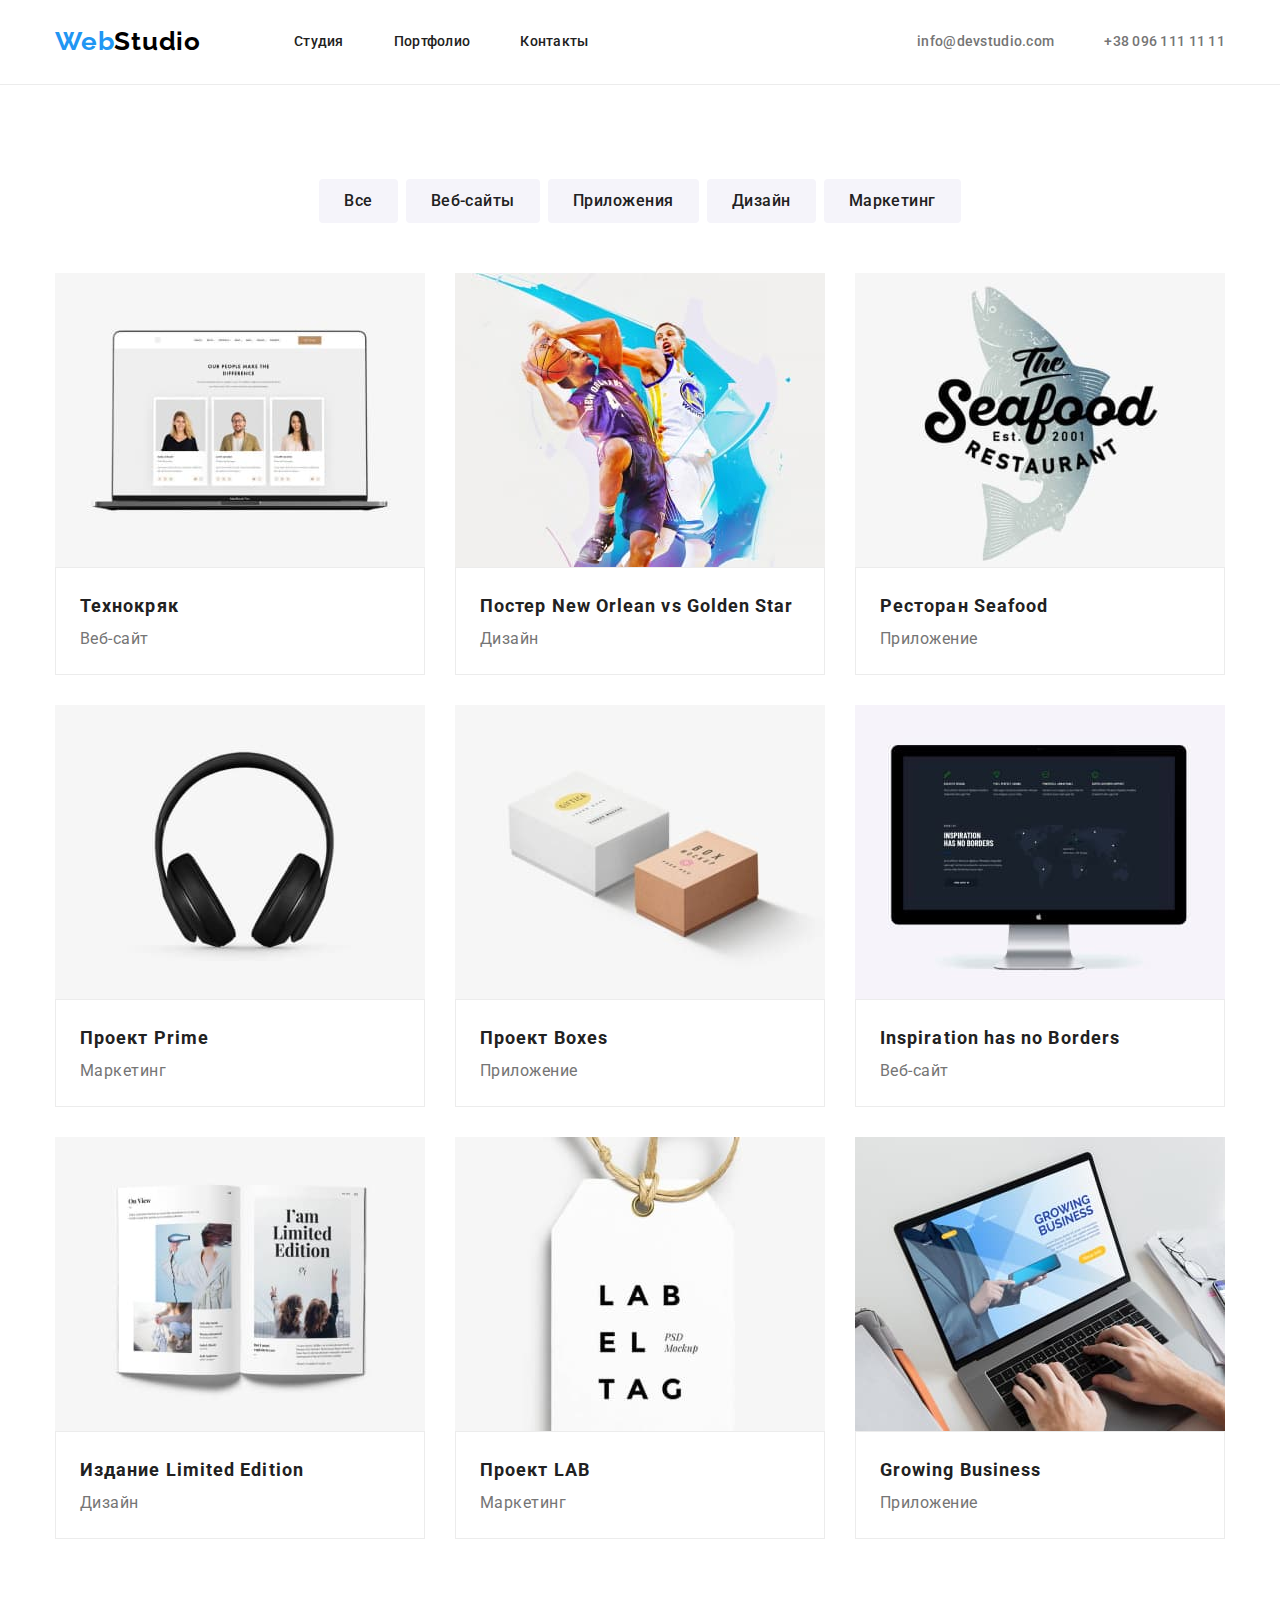
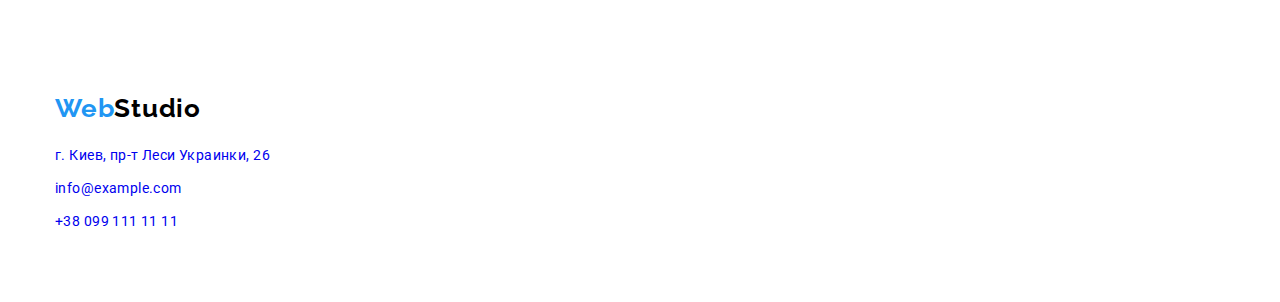
==== portfolio.html @ 6e19d116 "start" ====
<!DOCTYPE html>
<html lang="ru">
<head>
    <meta charset="UTF-8">
    <meta http-equiv="X-UA-Compatible" content="IE=edge">
    <meta name="viewport" content="width=device-width, initial-scale=1.0">
    <title>goit-markup-hw-03</title>
    <link rel="preconnect" href="https://fonts.googleapis.com">
    <link rel="preconnect" href="https://fonts.gstatic.com" crossorigin>
    <link href="https://fonts.googleapis.com/css2?family=Raleway:wght@700&family=Roboto:wght@400;500;700;900&display=swap"
        rel="stylesheet">
    <link rel="stylesheet" href="https://cdn.jsdelivr.net/npm/modern-normalize@1.1.0/modern-normalize.min.css">
    <link rel="stylesheet" href="./css/styles.css">
</head>
<body>
    <!-- HEADER -->
    <header class="page-header">
        <nav class="main-nav">
            <div class="container">
                <a class="logo link" href="" lang="en">Web<span class="logo-second">Studio</span></a>
                <ul class="menu list">
                    <li class="menu-item">
                        <a class="menu-link link" href="./index.html">Студия</a>
                    </li>
                    <li class="menu-item">
                        <a class="menu-link link" href="./portfolio.html">Портфолио</a>
                    </li>
                    <li class="menu-item">
                        <a class="menu-link link" href="">Контакты</a>
                    </li>
                </ul>
    
                <ul class="list contact">
                    <li>
                        <a class="link" href="mailto:info@devstudio.com">info@devstudio.com</a>
                    </li>
                    <li>
                        <a class="link link-tel" href="tel:+380961111111">+38 096 111 11 11</a>
                    </li>
                </ul>
            </div>
        </nav>
    </header>

    <main class="main-portfolio">
    <!--Portfolio-->
    <section class="section section-portfolio">
        <div class="container">
            <h1 hidden>Портфолио</h1>
            
            <ul class="list button-list">
                <li class="item" ><button class="filter-btm" type="button">Все</button></li>
                <li class="item" ><button class="filter-btm" type="button">Веб-сайты</button></li>
                <li class="item" ><button class="filter-btm" type="button">Приложения</button></li>
                <li class="item" ><button class="filter-btm" type="button">Дизайн</button></li>
                <li class="item" ><button class="filter-btm" type="button">Маркетинг</button></li>
            </ul>
            
            <ul class="list portfolio-link">
                <li class="item" >
                    <img src="./images/portfolio/tekhnokryak.jpg" alt="Технокряк" width="370">
                    <div class="card-content" >
                        <h2 class="project-name">Технокряк</h2>
                        <p class="project">Веб-сайт</p>
                    </div>
                </li>
                <li class="item" >
                    <img src="./images/portfolio/poster-new-orlean.jpg" alt="Постер New Orlean vs Golden Star" width="370">
                    <div class="card-content" >
                        <h2 class="project-name">Постер <span lang="en">New Orlean vs Golden Star</span> </h2>
                        <p class="project">Дизайн</p>
                    </div>
                </li>
                <li class="item" >
                    <img src="./images/portfolio/restoran-seafood.jpg" alt="Ресторан Seafood" width="370">
                    <div class="card-content" >
                        <h2 class="project-name">Ресторан <span lang="en">Seafood</span></h2>
                        <p class="project">Приложение</p>
                    </div>
                </li>
                <li class="item" >
                    <img src="./images/portfolio/proekt-prime.jpg" alt="Проект Prime" width="370">
                    <div class="card-content" >
                        <h2 class="project-name">Проект <span lang="en">Prime</span></h2>
                        <p class="project">Маркетинг</p>
                    </div>
                </li>
                <li class="item" >
                    <img src="./images/portfolio/proekt-boxes.jpg" alt="Проект Boxes" width="370">
                    <div class="card-content" >
                        <h2 class="project-name">Проект <span lang="en">Boxes</span></h2>
                        <p class="project">Приложение</p>
                    </div>
                </li>
                <li class="item" >
                    <img src="./images/portfolio/inspiration-has-no-borders.jpg" alt="Inspiration has no Borders" width="370">
                    <div class="card-content" >
                        <h2 class="project-name">Inspiration has no Borders</h2>
                        <p class="project">Веб-сайт</p>
                    </div>
                </li>
                <li class="item" >
                    <img src="./images/portfolio/limited-edition.jpg" alt="Издание Limited Edition" width="370">
                    <div class="card-content" >
                        <h2 class="project-name">Издание <span lang="en">Limited Edition</span></h2>
                        <p class="project">Дизайн</p>
                    </div>
                </li>
                <li class="item" >
                    <img src="./images/portfolio/proekt-lab.jpg" alt="Проект LAB" width="370">
                    <div class="card-content" >
                        <h2 class="project-name">Проект <span lang="en">LAB</span></h2>
                        <p class="project">Маркетинг</p>
                    </div>
                </li>
                <li class="item" >
                    <img src="./images/portfolio/growing-business.jpg" alt="Growing Business" width="370" height="294">
                    <div class="card-content" >
                        <h2 class="project-name">Growing Business</h2>
                        <p class="project">Приложение</p>
                    </div>
                </li>
            </ul>
        </div>

    </section>
    </main>

    <!-- FOOTER -->
    <footer class="footer-container">
        <div class="container">
            <div class="address-item">
                <a class="logo link" href="" lang="en">Web<span class="logo-second">Studio</span></a>
            </div>
            <address>
                <ul class="list address-list">
                    <li>
                        <a class="address link" href="https://goo.gl/maps/vD46rgRYoQ4FNNTK7" target="_blank"
                            rel="noopener noreferrer">г. Киев, пр-т Леси Украинки, 26
                        </a>
                    </li>
                    <li>
                        <a class="contact-footer link" href="mailto:info@example.com">info@example.com</a>
                    </li>
                    <li>
                        <a class="contact-footer link" href="tel:+380991111111">+38 099 111 11 11</a>
                    </li>
                </ul>
            </address>
        </div>
    </footer>
    </body>
    </html>
---- css/styles.css ----
:root {
  --primary-font: 'Roboto', sans-serif;
  --secondary-font: 'Raleway', sans-serif;
  --primary-text-color-theme-dark: #FFFFFF;
  --primary-text-color-theme-light: #212121;
  --secondary-text-color-theme-dark: rgba(255, 255, 255, 0.6);
  --secondary-text-color-theme-light: #757575;
  --accent-color: #2196F3;
  --card-set-gap: 30px;
  --border-card: #ececec;
}

h1,
h2,
h3,
h4,
p {
    margin-top: 0;
    margin-bottom: 0;
}

ul,
ol {
    padding: 0;
    margin: 0;
}

img {
    display: block;
    height: 100%;
    height: auto;
}

button {
    cursor: pointer;
}

.list {list-style: none;}

.link {text-decoration: none;}

body {
    font-family: var(--primary-font);
    color: var(--secondary-text-color-theme-light);
}

.section {
    padding-top: 94px;
    
}

.section-team,
.section-portfolio {
    padding-bottom: 94px;
}



.container {
    width: 1200px;
    margin-left: auto;
    margin-right: auto;
    padding-left: 15px;
    padding-right: 15px;
}

.button-list {
    display: flex;
    justify-content: center;
    margin-bottom: 50px;
}

.button-list .item:not(:last-child) {
    margin-right: 8px;
}

/* ========== Components ========== */
.main-nav {
    border-bottom: 1px solid #ececec;
}

.main-nav .container {
    display: flex;
    align-items: center;
}

.main-btn {
    font-family: var(--primary-font);
    font-weight: 700;
    font-size: 16px;
    line-height: 1.88;
    letter-spacing: 0.06em;
    cursor: pointer;
    color: var(--primary-text-color-theme-dark);
    background-color: var(--accent-color);
    align-items: center;
    text-align: center;

    border-radius: 4px;
    padding: 10px 32px;
    min-width: 200px;
    border: solid transparent;
    display: inline-block;
}

.subtitle {
    font-weight: 700;
    font-size: 36px;
    line-height: 1.16;
    text-align: center;
    letter-spacing: 0.03em;
    color: var(--primary-text-color-theme-light);

    margin-top: 0;
    margin-bottom: 50px;
}
.filter-btm {
    font-family: var(--primary-font);
    font-weight: 500;
    font-size: 16px;
    line-height: 1.62;
    text-align: center;
    letter-spacing: 0.03em;
    cursor: pointer;
    color: var(--primary-text-color-theme-light);
    background-color: #F5F4FA;

    border-radius: 4px;
    padding: 6px 22px;
    display: inline-block;
    border: solid transparent;
}

.filter-btm:hover,
.filter-btm:focus {
    color: #FFFFFF;
    background-color: var(--accent-color);
}

.benefits-list {
    display: flex;
    flex-wrap: wrap;
    justify-content: space-between;
}

.benefits-list .item {
    width: 270px;
    margin-right: 30px;
}

.benefits-list .item:nth-child(4n) {
    margin-right: 0;
}

.main-benefits {
    font-weight: 700;
    font-size: 14px;
    line-height: 1.14;
    letter-spacing: 0.03em;
    text-transform: uppercase;
    color: var(--primary-text-color-theme-light);

    margin-top: 0;
    margin-bottom: 10px;
}

.benefits {
    font-size: 14px;
    line-height: 1.71;
    letter-spacing: 0.03em;
    
    margin-top: 0;
    margin-bottom: 0;
}

.work-img {
    display: flex;
    flex-wrap: wrap;
}

.work-img .item {
    margin-right: var(--card-set-gap);
}

.work-img .item:nth-child(3n) {
    margin-right: 0;
}

.team-list {
    display: flex;
    flex-wrap: wrap;
    text-align: center;
    justify-content: space-between;
}

.team-list .item {
    border-radius: 0px 0px 4px 4px;
    border: 1px solid #ececec;
    box-shadow: 0px 1px 3px rgba(0, 0, 0, 0.12), 0px 1px 1px rgba(0, 0, 0, 0.14), 0px 2px 1px rgba(0, 0, 0, 0.2);
  
}
    

.card-team {
    padding: var(--card-set-gap);
}

.employee-name {
    font-weight: 500;
    font-size: 16px;
    line-height: 1.19;
    text-align: center;
    letter-spacing: 0.03em;
    color: var(--primary-text-color-theme-light);

    margin-bottom: 10px;
    margin-top: 0;
}

.job-title {
    font-size: 16px;
    line-height: 1.19;
    text-align: center;
    letter-spacing: 0.03em;
}

.project-name {
    font-weight: 700;
    font-size: 18px;
    line-height: 2;
    letter-spacing: 0.06em;
    color: var(--primary-text-color-theme-light);
}

.project {
    font-size: 16px;
    line-height: 1.88;
    letter-spacing: 0.03em;
}

.main-portfolio {
    text-decoration: none;
}

.portfolio-link {
    display: inline-block;
}

.portfolio-link {
    display: flex;
    flex-wrap: wrap;
    
}

.portfolio-link .item {
    width: calc((100% - 60px) / 3);
    
    margin-right: var(--card-set-gap);
    margin-bottom: var(--card-set-gap);
    flex-wrap: wrap;
}


.portfolio-link .item:nth-child(3n) {
    margin-right: 0;
}

.portfolio-link .item:nth-last-child(-n + 3) {
    margin-bottom: 0;
}

.card-content {
    padding: 20px 24px;
    border: 1px solid var(--border-card);
    background-color: var(--primary-text-color-theme-dark);

}


/* ========== Components ========== */


/* ========== Header ========== */
.logo {
    font-family: var(--secondary-font);
    font-weight: 700;
    font-size: 26px;
    line-height: 1.19;
    letter-spacing: 0.03em;
    color: var(--accent-color);
}

.logo-second {
    font-family: var(--secondary-font);
    font-weight: 700;
    font-size: 26px;
    line-height: 1.19;
    letter-spacing: 0.03em;
    color: #000000;
}

.menu {
    display: flex;
    margin-left: 93px;
}

.menu .menu-item+.menu-item {
    margin-left: 50px;
}

.menu-link {
    font-family: var(--primary-font);
    font-weight: 500;
    font-size: 14px;
    line-height: 1.14;
    letter-spacing: 0.02em;
    color: var(--primary-text-color-theme-light);

    display: block;
    padding-top: 32px;
    padding-bottom: 32px;

}

.menu-link:hover,
.menu-link:focus {
    color: var(--accent-color);}

.contact {
    display: flex;
    margin-left: auto;

}

.link-tel {
    margin-left: 50px;
}

.contact a {
    font-family: var(--primary-font);
    font-weight: 500;
    font-size: 14px;
    line-height: 1.4;
    letter-spacing: 0.02em;
    color: var(--secondary-text-color-theme-light);

    display: block;
    padding-top: 32px;
    padding-bottom: 32px;
}

.contact a:hover,
.contact a:focus {
    color: var(--accent-color);
}
/* ========== Header ========== */

/* ========== Hero ========== */

.hero {
    text-align: center;
    padding-top: 200px;
    padding-bottom: 200px;
}

.main-title {

    margin-top: 0;
    margin-bottom: 30px;

    font-family: var(--primary-font);
    font-weight: 900;
    font-size: 44px;
    line-height: 1.36;
    text-align: center;
    letter-spacing: 0.06em;
    text-transform: uppercase;
    /* color: var(--primary-text-color-theme-dark); */
}
/* ========== Hero ========== */

/* ========== Footer ========== */

.address-item {
    display: inline-block;
    margin-bottom: 20px;
}



.address {
    display: inline-block;
    margin-bottom: 9px;

    font-family: var(--primary-font);
    font-style: normal;
    font-weight: 400;
    font-size: 14px;
    line-height: 1.71;
    letter-spacing: 0.03em;
    /* color: var(--primary-text-color-theme-dark); */
}  

.address:hover,
.address:focus {
    color: var(--accent-color);
}

.contact-footer {
    display: inline-block;
    margin-bottom: 9px;
    
    font-family: var(--primary-font);
    font-style: normal;
    font-weight: 400;
    font-size: 14px;
    line-height: 1.71;
    letter-spacing: 0.03em;
    /* color: var(--secondary-text-color-theme-dark); */
}

.contact-footer:hover,
.contact-footer:focus {
    color: var(--accent-color);
}

.footer-container {
    padding-top: 60px;
    padding-bottom: 60px;
}
/* ========== Footer ========== */
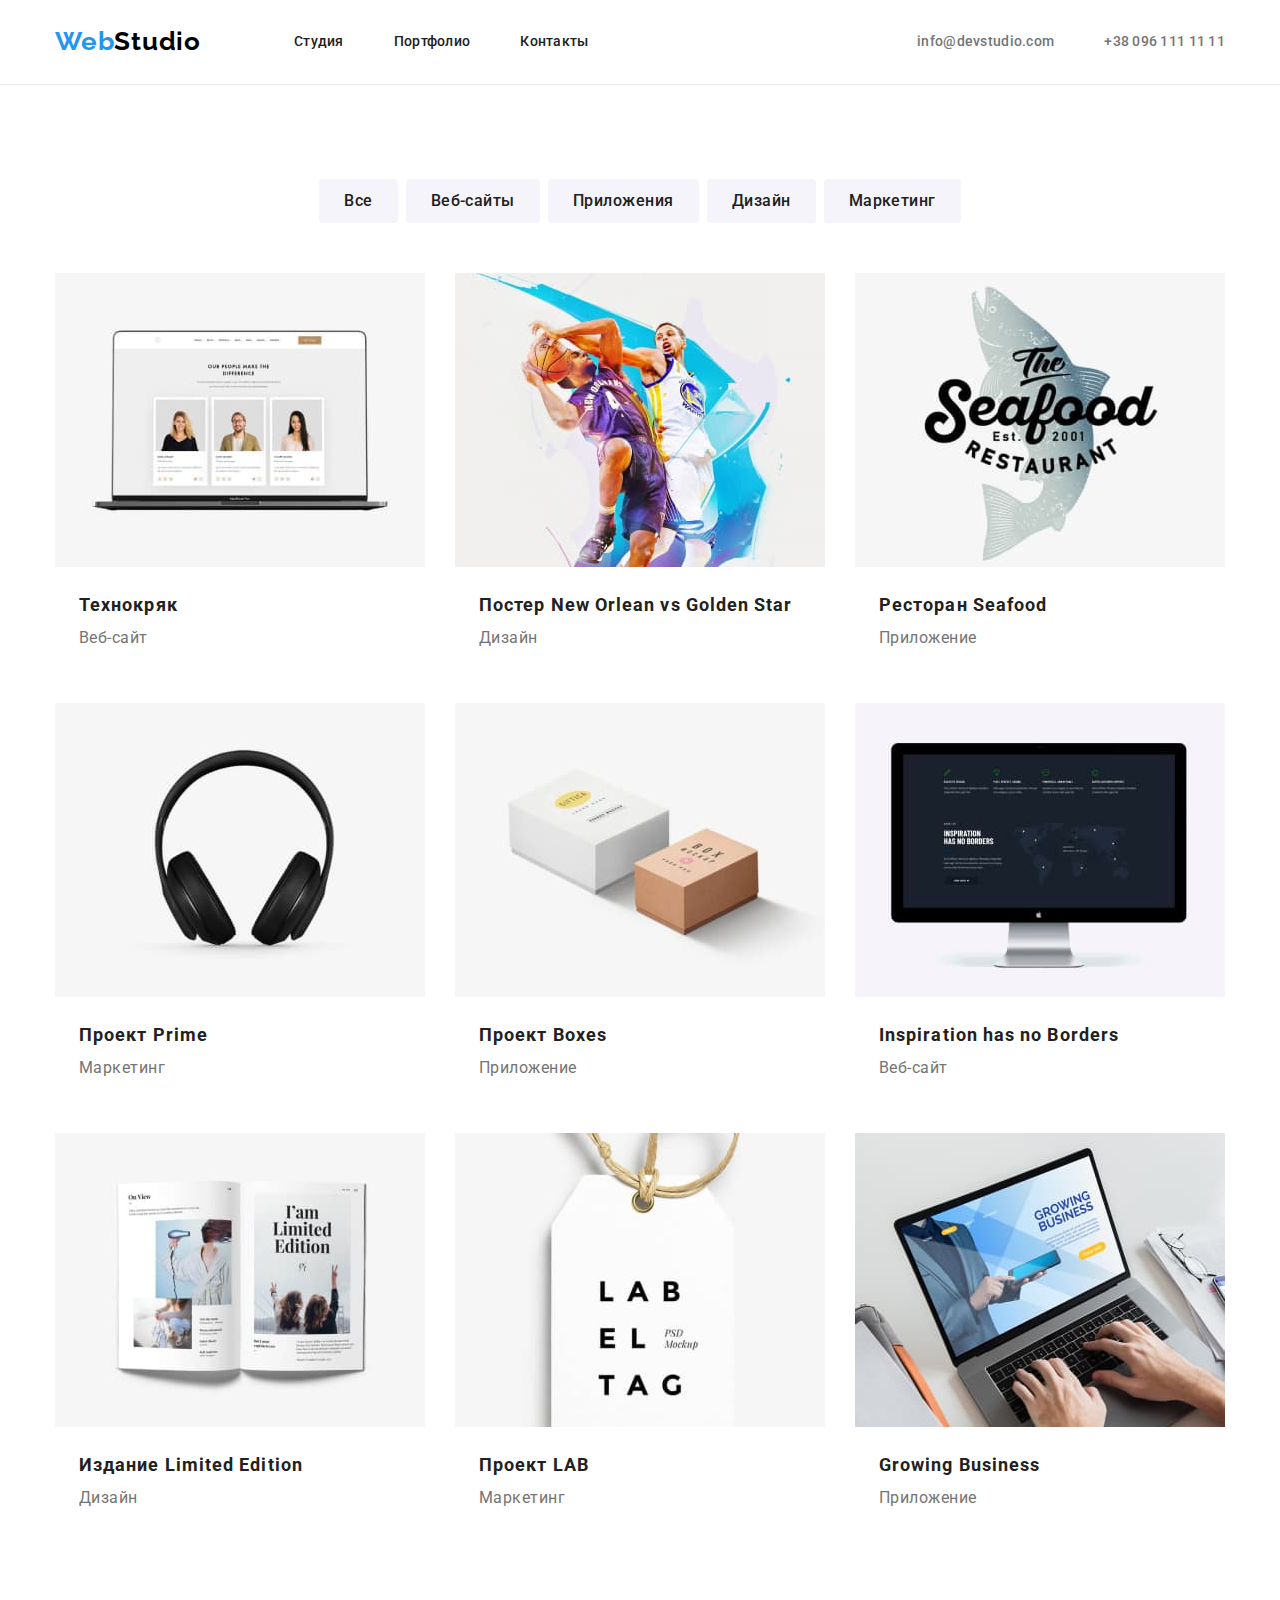
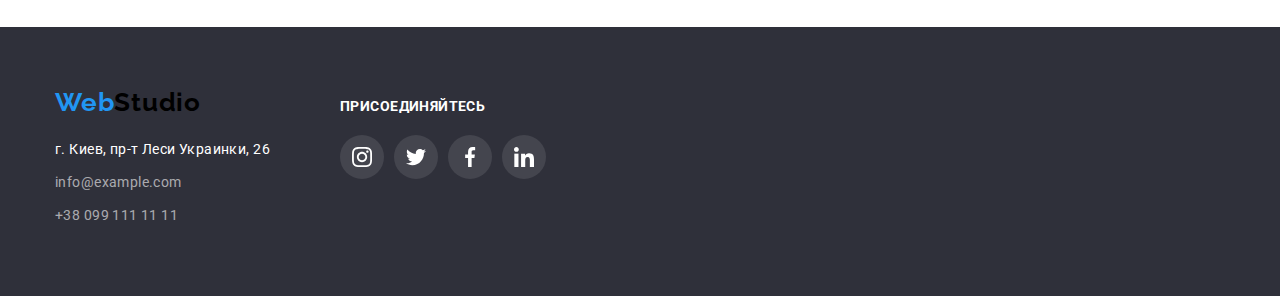
==== commit 2988f338: "part" ====
--- a/portfolio.html
+++ b/portfolio.html
@@ -4,7 +4,7 @@
     <meta charset="UTF-8">
     <meta http-equiv="X-UA-Compatible" content="IE=edge">
     <meta name="viewport" content="width=device-width, initial-scale=1.0">
-    <title>goit-markup-hw-03</title>
+    <title>goit-markup-hw-04</title>
     <link rel="preconnect" href="https://fonts.googleapis.com">
     <link rel="preconnect" href="https://fonts.gstatic.com" crossorigin>
     <link href="https://fonts.googleapis.com/css2?family=Raleway:wght@700&family=Roboto:wght@400;500;700;900&display=swap"
@@ -128,26 +128,63 @@
 
     <!-- FOOTER -->
     <footer class="footer-container">
-        <div class="container">
-            <div class="address-item">
-                <a class="logo link" href="" lang="en">Web<span class="logo-second">Studio</span></a>
+        <div class="container footer-info">
+            <div>
+                <div class="address-item">
+                    <a class="logo link" href="" lang="en">Web<span class="logo-second">Studio</span></a>
+                </div>
+                <address>
+                    <ul class="list address-list">
+                        <li>
+                            <a class="address link" href="https://goo.gl/maps/vD46rgRYoQ4FNNTK7" target="_blank"
+                                rel="noopener noreferrer">г. Киев, пр-т Леси Украинки, 26
+                            </a>
+                        </li>
+                        <li>
+                            <a class="contact-footer link" href="mailto:info@example.com">info@example.com</a>
+                        </li>
+                        <li>
+                            <a class="contact-footer link" href="tel:+380991111111">+38 099 111 11 11</a>
+                        </li>
+                    </ul>
+                </address>
             </div>
-            <address>
-                <ul class="list address-list">
-                    <li>
-                        <a class="address link" href="https://goo.gl/maps/vD46rgRYoQ4FNNTK7" target="_blank"
-                            rel="noopener noreferrer">г. Киев, пр-т Леси Украинки, 26
+            <div class="join-in-item">
+                <strong class="join-in">присоединяйтесь</strong>
+                <ul class="social-list list">
+                    <li class="item-social">
+                        <a href="https://www.instagram.com/" class="social-link-footer">
+                            <svg class="social-icon" width="20" height="20">
+                                <use href="./images/sprite.svg#icon-instagram"></use>
+                            </svg>
                         </a>
                     </li>
-                    <li>
-                        <a class="contact-footer link" href="mailto:info@example.com">info@example.com</a>
+                    <li class="item-social">
+                        <a href="https://twitter.com/?lang=uk" class="social-link-footer">
+                            <svg class="social-icon" width="20" height="20">
+                                <use href="./images/sprite.svg#icon-twitter"></use>
+                            </svg>
+                        </a>
                     </li>
-                    <li>
-                        <a class="contact-footer link" href="tel:+380991111111">+38 099 111 11 11</a>
+                    <li class="item-social">
+                        <a href="https://uk-ua.facebook.com/" class="social-link-footer">
+                            <svg class="social-icon" width="20" height="20">
+                                <use href="./images/sprite.svg#icon-facebook"></use>
+                            </svg>
+                        </a>
+                    </li>
+                    <li class="item-social">
+                        <a href="https://www.linkedin.com/" class="social-link-footer">
+                            <svg class="social-icon" width="20" height="20">
+                                <use href="./images/sprite.svg#icon-linkedin"></use>
+                            </svg>
+                        </a>
                     </li>
                 </ul>
-            </address>
+            </div>
         </div>
+    
+    
     </footer>
     </body>
     </html>--- a/css/styles.css
+++ b/css/styles.css
@@ -50,11 +50,14 @@
 }
 
 .section-team,
-.section-portfolio {
+.section-portfolio,
+.section-work {
     padding-bottom: 94px;
 }
 
-
+.section-team {
+    background-color: #F5F4FA;
+}
 
 .container {
     width: 1200px;
@@ -173,6 +176,8 @@
     margin-bottom: 0;
 }
 
+
+
 .work-img {
     display: flex;
     flex-wrap: wrap;
@@ -217,11 +222,44 @@
     margin-top: 0;
 }
 
+.social-list {
+    display: flex;
+    justify-content: center;
+    gap: 10px;
+
+}
+
+.social-link {
+    width: 44px;
+    height: 44px;
+    border-radius: 50%;
+    background-color: #FFFFFF;
+    display: flex;
+    justify-content: center;
+    align-items: center;
+}
+
+.social-link:hover,
+.social-link:focus {
+    background-color: var(--accent-color);
+}
+
+.social-link .social-icon {
+    fill: #AFB1B8;
+}
+
+.social-link:hover .social-icon,
+.social-link:focus .social-icon {
+    fill: #FFFFFF;
+
+}
+
 .job-title {
     font-size: 16px;
     line-height: 1.19;
     text-align: center;
     letter-spacing: 0.03em;
+    margin-bottom: 16px;
 }
 
 .project-name {
@@ -232,6 +270,39 @@
     color: var(--primary-text-color-theme-light);
 }
 
+.customers {
+    font-weight: 700;
+    font-size: 36px;
+    line-height: 1.17;
+    text-align: center;
+    letter-spacing: 0.03em;
+    color: var(--primary-text-color-theme-light);
+    margin-bottom: 50px;
+}
+
+.our-customers {
+    display: flex;
+    justify-content: center;
+    gap: 30px;
+    margin-bottom: 103px;
+}
+
+
+.our-customers .item {
+    padding: 16px 32px;
+    border: 1px solid #AFB1B8;
+    border-radius: 4px;
+}
+
+.customers-link .customers-icon {
+    fill: #AFB1B8;
+}
+
+.customers-link:hover .customers-icon,
+.customers-link:focus .customers-icon{
+    fill: var(--accent-color);
+}
+
 .project {
     font-size: 16px;
     line-height: 1.88;
@@ -271,8 +342,6 @@
 
 .card-content {
     padding: 20px 24px;
-    border: 1px solid var(--border-card);
-    background-color: var(--primary-text-color-theme-dark);
 
 }
 
@@ -353,6 +422,8 @@
 .contact a:focus {
     color: var(--accent-color);
 }
+
+
 /* ========== Header ========== */
 
 /* ========== Hero ========== */
@@ -361,6 +432,12 @@
     text-align: center;
     padding-top: 200px;
     padding-bottom: 200px;
+
+    background-image: linear-gradient(rgba(47, 48, 58, 0.4), rgba(47, 48, 58, 0.4)), url("../images/hero/bg.jpg");
+    background-color: #C4C4C4;
+    background-size: cover;
+    background-position: center;
+    background-repeat: no-repeat;
 }
 
 .main-title {
@@ -375,7 +452,7 @@
     text-align: center;
     letter-spacing: 0.06em;
     text-transform: uppercase;
-    /* color: var(--primary-text-color-theme-dark); */
+    color: var(--primary-text-color-theme-dark);
 }
 /* ========== Hero ========== */
 
@@ -398,7 +475,7 @@
     font-size: 14px;
     line-height: 1.71;
     letter-spacing: 0.03em;
-    /* color: var(--primary-text-color-theme-dark); */
+    color: var(--primary-text-color-theme-dark);
 }  
 
 .address:hover,
@@ -416,7 +493,7 @@
     font-size: 14px;
     line-height: 1.71;
     letter-spacing: 0.03em;
-    /* color: var(--secondary-text-color-theme-dark); */
+    color: var(--secondary-text-color-theme-dark);
 }
 
 .contact-footer:hover,
@@ -427,5 +504,56 @@
 .footer-container {
     padding-top: 60px;
     padding-bottom: 60px;
-}
+    background-color: #2F303A;
+}
+
+.footer-info {
+    display: flex;
+    align-items: baseline;
+
+}
+
+.join-in-item {
+    display: block;
+    width: 206px;
+    margin-left: 70px;
+    
+
+}
+
+.join-in {
+    font-style: normal;
+    font-weight: 700;
+    font-size: 14px;
+    line-height: 1.14;
+    letter-spacing: 0.03em;
+    text-transform: uppercase;
+    color: var(--primary-text-color-theme-dark);
+}
+
+.social-list.list {
+    margin-top: 20px;
+    }
+
+.social-link-footer {
+    width: 44px;
+    height: 44px;
+    border-radius: 50%;
+    background-color: rgba(255, 255, 255, 0.1);
+    display: flex;
+    justify-content: center;
+    align-items: center;
+}
+
+.social-link-footer:hover,
+.social-link-footer:focus {
+    background-color: var(--accent-color);
+}
+
+.social-link-footer .social-icon {
+    fill: #FFFFFF;
+}
+
+
+
 /* ========== Footer ========== */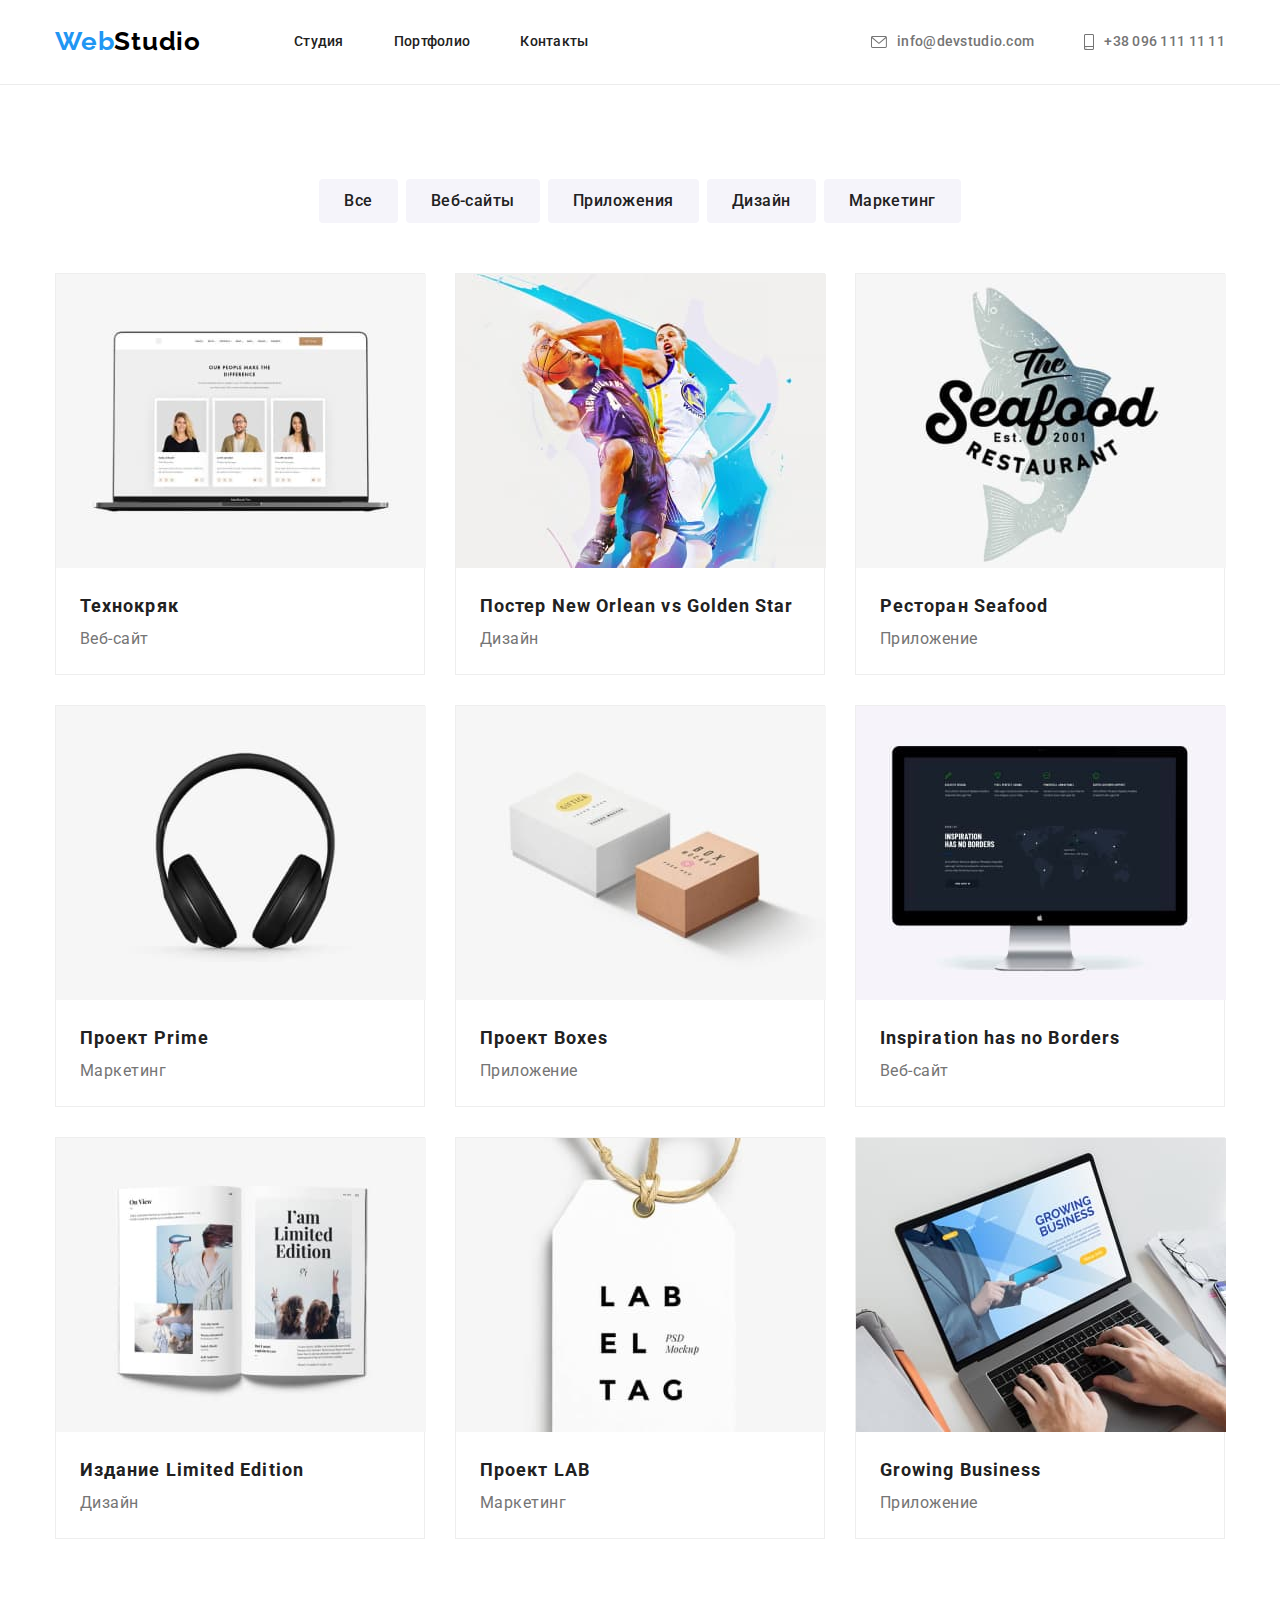
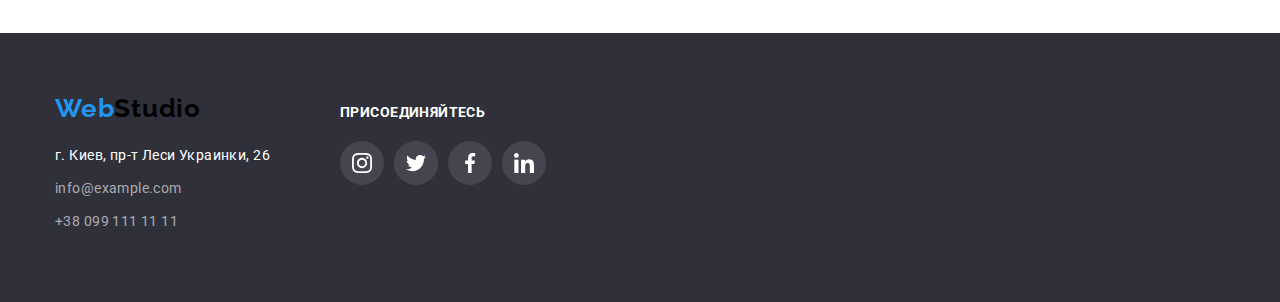
==== commit 08605aba: "finish" ====
--- a/portfolio.html
+++ b/portfolio.html
@@ -32,10 +32,18 @@
     
                 <ul class="list contact">
                     <li>
-                        <a class="link" href="mailto:info@devstudio.com">info@devstudio.com</a>
+                        <a class="link contact-link" href="mailto:info@devstudio.com">
+                            <svg width="16px" ; height="12px" class="contact-icon">
+                                <use href="./images/sprite.svg#icon-envelope"></use>
+                            </svg>
+                            info@devstudio.com</a>
                     </li>
                     <li>
-                        <a class="link link-tel" href="tel:+380961111111">+38 096 111 11 11</a>
+                        <a class="link link-tel contact-link" href="tel:+380961111111">
+                            <svg width="10px" ; height="16px" class="contact-icon">
+                                <use href="./images/sprite.svg#icon-smartphone"></use>
+                            </svg>
+                            +38 096 111 11 11</a>
                     </li>
                 </ul>
             </div>
@@ -58,66 +66,92 @@
             
             <ul class="list portfolio-link">
                 <li class="item" >
-                    <img src="./images/portfolio/tekhnokryak.jpg" alt="Технокряк" width="370">
-                    <div class="card-content" >
-                        <h2 class="project-name">Технокряк</h2>
-                        <p class="project">Веб-сайт</p>
-                    </div>
-                </li>
-                <li class="item" >
-                    <img src="./images/portfolio/poster-new-orlean.jpg" alt="Постер New Orlean vs Golden Star" width="370">
-                    <div class="card-content" >
-                        <h2 class="project-name">Постер <span lang="en">New Orlean vs Golden Star</span> </h2>
-                        <p class="project">Дизайн</p>
-                    </div>
-                </li>
-                <li class="item" >
-                    <img src="./images/portfolio/restoran-seafood.jpg" alt="Ресторан Seafood" width="370">
-                    <div class="card-content" >
-                        <h2 class="project-name">Ресторан <span lang="en">Seafood</span></h2>
-                        <p class="project">Приложение</p>
-                    </div>
-                </li>
-                <li class="item" >
-                    <img src="./images/portfolio/proekt-prime.jpg" alt="Проект Prime" width="370">
-                    <div class="card-content" >
-                        <h2 class="project-name">Проект <span lang="en">Prime</span></h2>
-                        <p class="project">Маркетинг</p>
-                    </div>
-                </li>
-                <li class="item" >
-                    <img src="./images/portfolio/proekt-boxes.jpg" alt="Проект Boxes" width="370">
-                    <div class="card-content" >
-                        <h2 class="project-name">Проект <span lang="en">Boxes</span></h2>
-                        <p class="project">Приложение</p>
-                    </div>
-                </li>
-                <li class="item" >
-                    <img src="./images/portfolio/inspiration-has-no-borders.jpg" alt="Inspiration has no Borders" width="370">
-                    <div class="card-content" >
-                        <h2 class="project-name">Inspiration has no Borders</h2>
-                        <p class="project">Веб-сайт</p>
-                    </div>
-                </li>
-                <li class="item" >
-                    <img src="./images/portfolio/limited-edition.jpg" alt="Издание Limited Edition" width="370">
-                    <div class="card-content" >
-                        <h2 class="project-name">Издание <span lang="en">Limited Edition</span></h2>
-                        <p class="project">Дизайн</p>
-                    </div>
-                </li>
-                <li class="item" >
-                    <img src="./images/portfolio/proekt-lab.jpg" alt="Проект LAB" width="370">
-                    <div class="card-content" >
-                        <h2 class="project-name">Проект <span lang="en">LAB</span></h2>
-                        <p class="project">Маркетинг</p>
-                    </div>
-                </li>
-                <li class="item" >
-                    <img src="./images/portfolio/growing-business.jpg" alt="Growing Business" width="370" height="294">
-                    <div class="card-content" >
-                        <h2 class="project-name">Growing Business</h2>
-                        <p class="project">Приложение</p>
+                    <a href="" class="link">
+                        <img src="./images/portfolio/tekhnokryak.jpg" alt="Технокряк" width="370">
+                        <div class="card-content">
+                            <h2 class="project-name">Технокряк</h2>
+                            <p class="project">Веб-сайт</p>
+                        </div>
+                    </a>
+                </li>
+                <li class="item" >
+                    <a href="" class="link">
+                        <img src="./images/portfolio/poster-new-orlean.jpg" alt="Постер New Orlean vs Golden Star" width="370">
+                        <div class="card-content">
+                            <h2 class="project-name">Постер <span lang="en">New Orlean vs Golden Star</span> </h2>
+                            <p class="project">Дизайн</p>
+                        </div>
+                    </a>
+
+                </li>
+                <li class="item" >
+                    <a href="" class="link">
+                        <img src="./images/portfolio/restoran-seafood.jpg" alt="Ресторан Seafood" width="370">
+                        <div class="card-content">
+                            <h2 class="project-name">Ресторан <span lang="en">Seafood</span></h2>
+                            <p class="project">Приложение</p>
+                        </div>
+                    </a>
+                    
+                </li>
+                <li class="item" >
+                    <a href="" class="link">
+                        <img src="./images/portfolio/proekt-prime.jpg" alt="Проект Prime" width="370">
+                        <div class="card-content">
+                            <h2 class="project-name">Проект <span lang="en">Prime</span></h2>
+                            <p class="project">Маркетинг</p>
+                        </div>
+                    </a>
+                    
+                </li>
+                <li class="item" >
+                    <a href="" class="link">
+                        <img src="./images/portfolio/proekt-boxes.jpg" alt="Проект Boxes" width="370">
+                        <div class="card-content">
+                            <h2 class="project-name">Проект <span lang="en">Boxes</span></h2>
+                            <p class="project">Приложение</p>
+                        </div>
+                    </a>
+                    
+                </li>
+                <li class="item" >
+                    <a href="" class="link">
+                        <img src="./images/portfolio/inspiration-has-no-borders.jpg" alt="Inspiration has no Borders" width="370">
+                        <div class="card-content">
+                            <h2 class="project-name">Inspiration has no Borders</h2>
+                            <p class="project">Веб-сайт</p>
+                        </div>
+                    </a>
+                    
+                </li>
+                <li class="item" >
+                    <a href="" class="link">
+                        <img src="./images/portfolio/limited-edition.jpg" alt="Издание Limited Edition" width="370">
+                        <div class="card-content">
+                            <h2 class="project-name">Издание <span lang="en">Limited Edition</span></h2>
+                            <p class="project">Дизайн</p>
+                        </div>
+                    </a>
+                    
+                </li>
+                <li class="item" >
+                    <a href="" class="link">
+                        <img src="./images/portfolio/proekt-lab.jpg" alt="Проект LAB" width="370">
+                        <div class="card-content">
+                            <h2 class="project-name">Проект <span lang="en">LAB</span></h2>
+                            <p class="project">Маркетинг</p>
+                        </div>
+                    </a>
+                    
+                </li>
+                <li class="item" >
+                    <a href="" class="link">
+                        <img src="./images/portfolio/growing-business.jpg" alt="Growing Business" width="370" height="294">
+                        <div class="card-content">
+                            <h2 class="project-name">Growing Business</h2>
+                            <p class="project">Приложение</p>
+                    </a>
+                    
                     </div>
                 </li>
             </ul>
--- a/css/styles.css
+++ b/css/styles.css
@@ -138,6 +138,7 @@
 .filter-btm:focus {
     color: #FFFFFF;
     background-color: var(--accent-color);
+    box-shadow: 0px 3px 1px rgba(0, 0, 0, 0.1), 0px 1px 2px rgba(0, 0, 0, 0.08), 0px 2px 2px rgba(0, 0, 0, 0.12);
 }
 
 .benefits-list {
@@ -167,6 +168,20 @@
     margin-bottom: 10px;
 }
 
+.benefits-item {
+    display: flex;
+    align-items: center;
+    justify-content: center;
+    width: 270px;
+    height: 120px;
+    left: 220px;
+    top: 774px;
+    
+    background: #F5F4FA;
+    border-radius: 4px;
+
+    margin-bottom: 30px;
+}
 .benefits {
     font-size: 14px;
     line-height: 1.71;
@@ -208,6 +223,7 @@
 
 .card-team {
     padding: var(--card-set-gap);
+    background: #FFFFFF;
 }
 
 .employee-name {
@@ -284,9 +300,12 @@
     display: flex;
     justify-content: center;
     gap: 30px;
-    margin-bottom: 103px;
-}
-
+    
+}
+
+.customers-list {
+    padding-bottom: 103px;
+}
 
 .our-customers .item {
     padding: 16px 32px;
@@ -294,6 +313,11 @@
     border-radius: 4px;
 }
 
+.our-customers .item:hover ,
+.our-customers .item:focus  {
+    border: 1px solid var(--accent-color);
+}
+
 .customers-link .customers-icon {
     fill: #AFB1B8;
 }
@@ -301,12 +325,14 @@
 .customers-link:hover .customers-icon,
 .customers-link:focus .customers-icon{
     fill: var(--accent-color);
+    
 }
 
 .project {
     font-size: 16px;
     line-height: 1.88;
     letter-spacing: 0.03em;
+    color: var(--secondary-text-color-theme-light);
 }
 
 .main-portfolio {
@@ -329,6 +355,9 @@
     margin-right: var(--card-set-gap);
     margin-bottom: var(--card-set-gap);
     flex-wrap: wrap;
+
+    background: #FFFFFF;
+    border: 1px solid #EEEEEE;
 }
 
 
@@ -338,6 +367,11 @@
 
 .portfolio-link .item:nth-last-child(-n + 3) {
     margin-bottom: 0;
+}
+
+.portfolio-link .item:hover,
+.portfolio-link .item:focus {
+    box-shadow: 0px 1px 1px rgba(0, 0, 0, 0.12), 0px 4px 4px rgba(0, 0, 0, 0.06), 1px 4px 6px rgba(0, 0, 0, 0.16);
 }
 
 .card-content {
@@ -403,6 +437,10 @@
 
 .link-tel {
     margin-left: 50px;
+    font-weight: 500;
+    font-size: 14px;
+    line-height: 16px;
+    letter-spacing: 0.02em;
 }
 
 .contact a {
@@ -413,15 +451,35 @@
     letter-spacing: 0.02em;
     color: var(--secondary-text-color-theme-light);
 
-    display: block;
+    display: flex;
     padding-top: 32px;
     padding-bottom: 32px;
+    align-items: center;
+    justify-content: center;
 }
 
 .contact a:hover,
 .contact a:focus {
     color: var(--accent-color);
 }
+
+.contact-icon {
+    display: flex;
+    margin-right: 10px;
+    fill: var(--secondary-text-color-theme-light);
+}
+
+/* .contact a.contact-icon:hover,
+.contact a.contact-icon:focus {
+    fill: var(--accent-color);
+} */
+
+.contact-link:hover .contact-icon,
+.contact-link:focus .contact-icon {
+    fill: var(--accent-color);
+
+}
+
 
 
 /* ========== Header ========== */
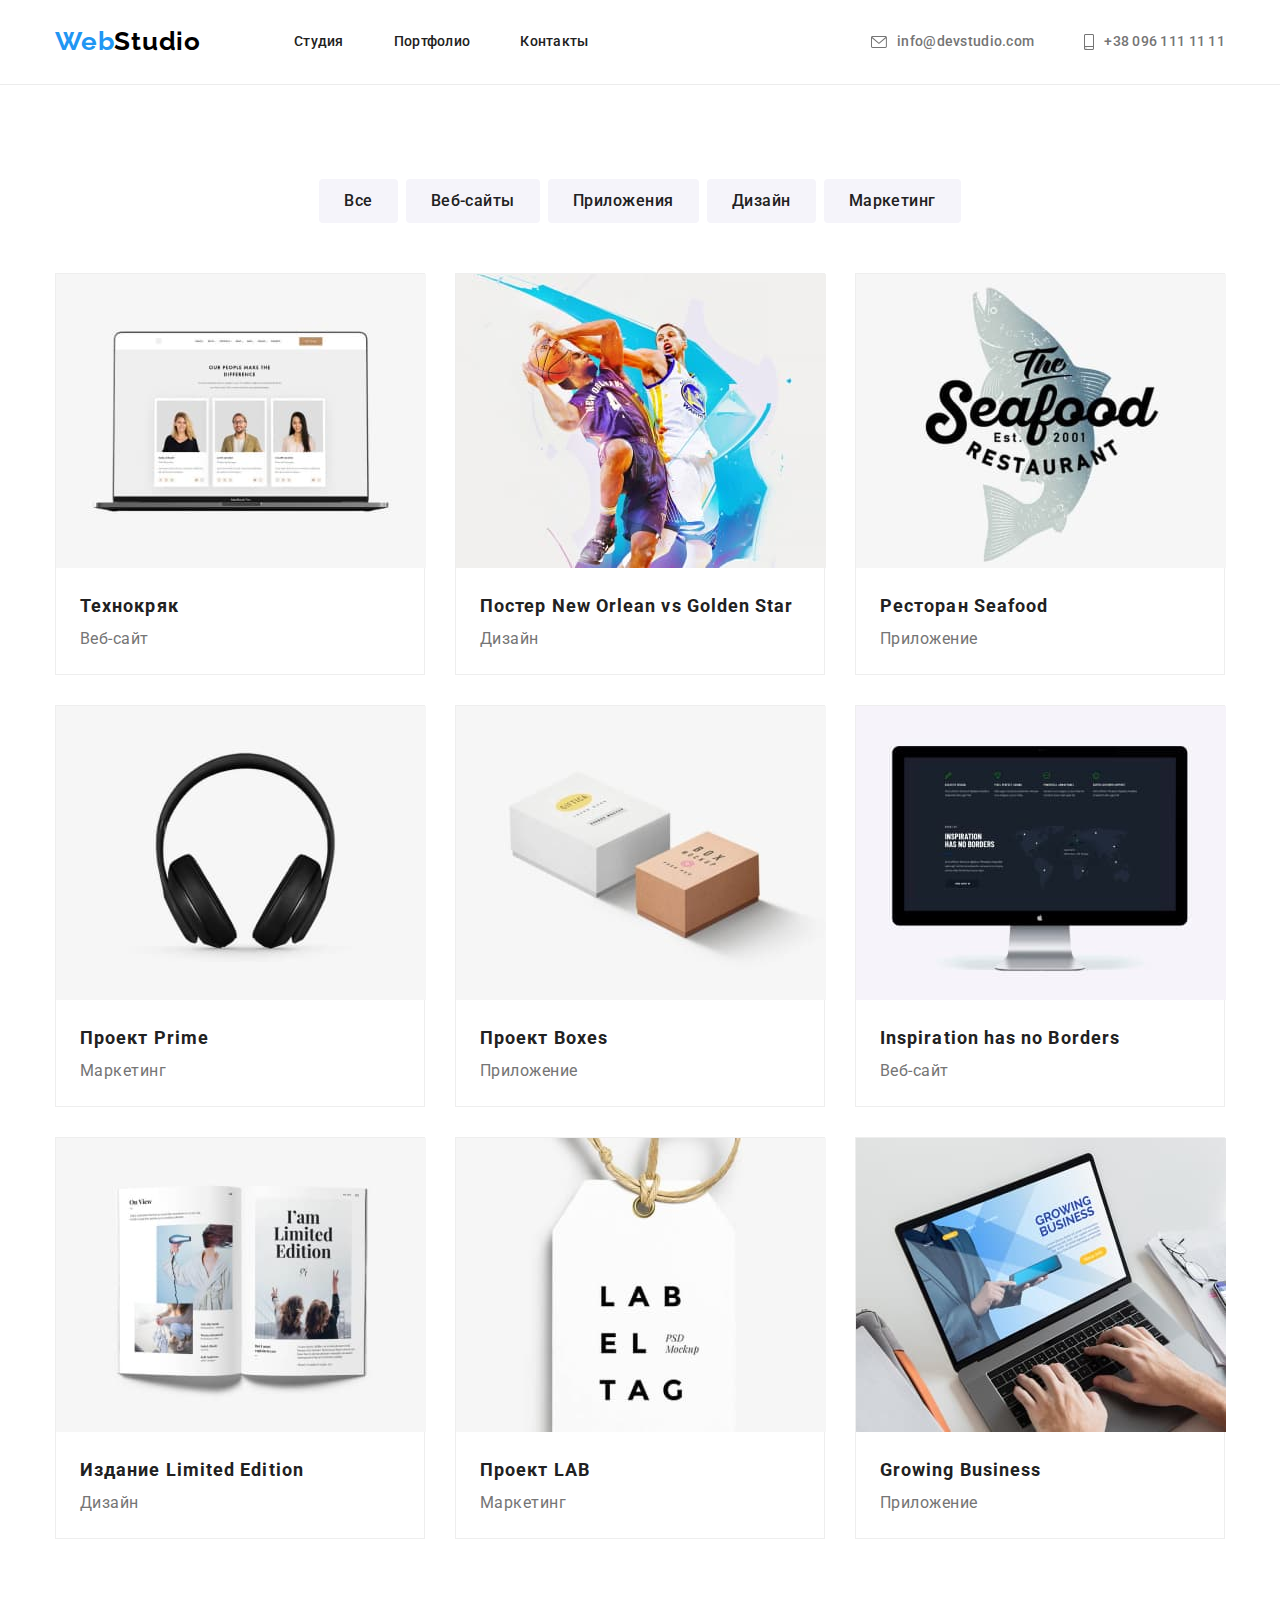
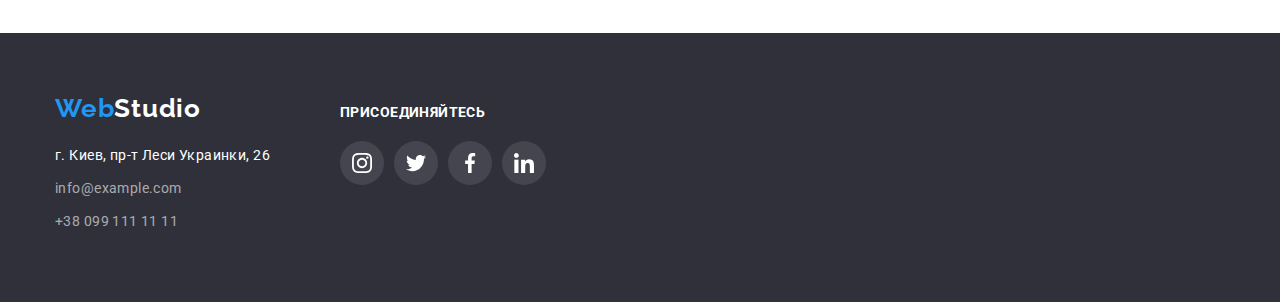
==== commit 8917b33a: "1-1" ====
--- a/portfolio.html
+++ b/portfolio.html
@@ -33,14 +33,14 @@
                 <ul class="list contact">
                     <li>
                         <a class="link contact-link" href="mailto:info@devstudio.com">
-                            <svg width="16px" ; height="12px" class="contact-icon">
+                            <svg width="16px"  height="12px" class="contact-icon">
                                 <use href="./images/sprite.svg#icon-envelope"></use>
                             </svg>
                             info@devstudio.com</a>
                     </li>
                     <li>
                         <a class="link link-tel contact-link" href="tel:+380961111111">
-                            <svg width="10px" ; height="16px" class="contact-icon">
+                            <svg width="10px"  height="16px" class="contact-icon">
                                 <use href="./images/sprite.svg#icon-smartphone"></use>
                             </svg>
                             +38 096 111 11 11</a>
--- a/css/styles.css
+++ b/css/styles.css
@@ -308,25 +308,32 @@
 }
 
 .our-customers .item {
-    padding: 16px 32px;
-    border: 1px solid #AFB1B8;
+    width: 170px;
+    height: 92px;
+}
+
+
+
+.customers-link {
+    display: flex;
+    width: 100%;
+    height: 100%;
+    align-items: center;
+    justify-content: center;
+    fill: #AFB1B8;
+    
+    border: 1px solid #afb1b8;
+    
     border-radius: 4px;
-}
-
-.our-customers .item:hover ,
-.our-customers .item:focus  {
-    border: 1px solid var(--accent-color);
-}
-
-.customers-link .customers-icon {
-    fill: #AFB1B8;
-}
-
-.customers-link:hover .customers-icon,
-.customers-link:focus .customers-icon{
-    fill: var(--accent-color);
-    
-}
+    
+}
+
+.customers-link:hover,
+.customers-link:focus {
+    fill: #2196f3;
+    border-color: #2196f3;
+}
+
 
 .project {
     font-size: 16px;
@@ -480,6 +487,11 @@
 
 }
 
+/* .contact-link:hover .contact-icon,
+.contact-link:focus .contact-icon {
+    fill: var(--accent-color);
+
+} */
 
 
 /* ========== Header ========== */
@@ -614,4 +626,7 @@
 
 
 
+.footer-info .logo-second {
+    color: #FFFFFF;
+}
 /* ========== Footer ========== */